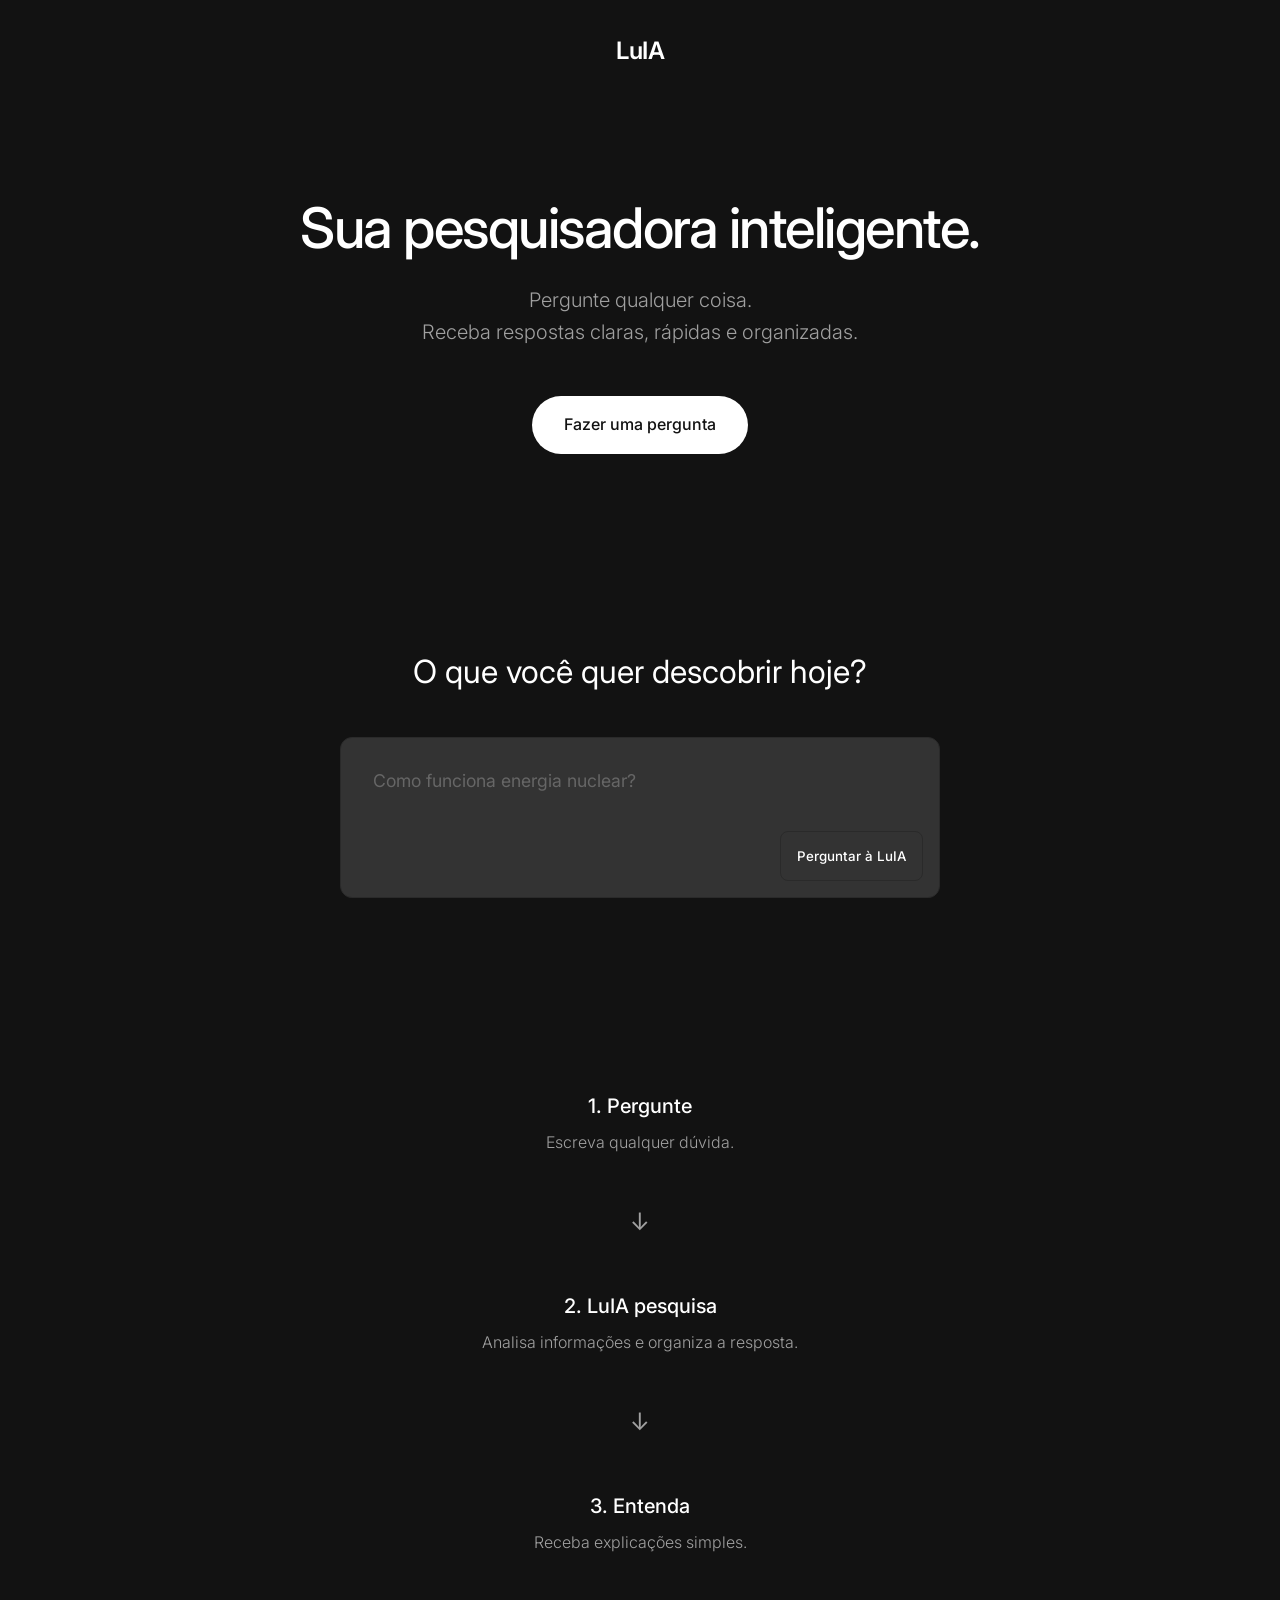
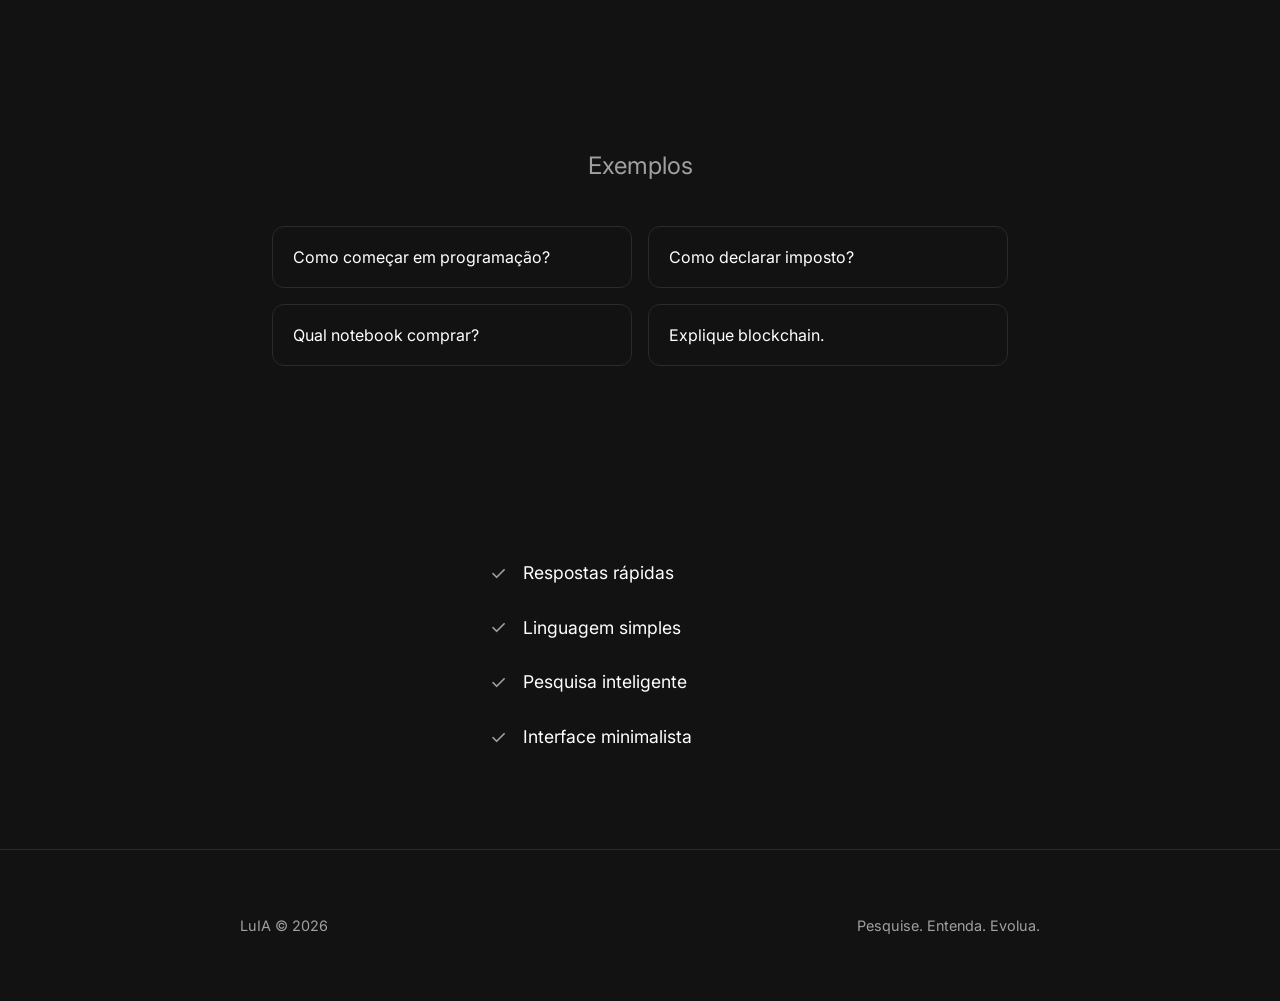
==== index.html @ f752a8a3 "Primeira versão: Projeto LuIA para minha namorada" ====
<!DOCTYPE html>
<html lang="pt-BR">
<head>
    <meta charset="UTF-8">
    <meta name="viewport" content="width=device-width, initial-scale=1.0">
    <meta name="description" content="LuIA - Sua pesquisadora virtual minimalista. Pergunte qualquer coisa. LuIA pesquisa, organiza e explica.">
    <title>LuIA | Sua pesquisadora inteligente</title>
    <link rel="preconnect" href="https://fonts.googleapis.com">
    <link rel="preconnect" href="https://fonts.gstatic.com" crossorigin>
    <link href="https://fonts.googleapis.com/css2?family=Inter:wght@300;400;500;600&display=swap" rel="stylesheet">
    <link rel="stylesheet" href="style.css">
</head>
<body>
    <nav class="navbar">
        <div class="logo">LuIA</div>
    </nav>

    <main>
        <!-- Hero Section -->
        <section class="hero" id="hero">
            <h1>Sua pesquisadora inteligente.</h1>
            <p>Pergunte qualquer coisa.<br>Receba respostas claras, rápidas e organizadas.</p>
            <a href="#ask" class="btn-primary">Fazer uma pergunta</a>
        </section>

        <!-- Ask Section (Central Box) -->
        <section class="ask-section" id="ask">
            <h2>O que você quer descobrir hoje?</h2>
            <div class="search-container">
                <div class="search-box">
                    <input type="text" id="question-input" placeholder="Como funciona energia nuclear?" autocomplete="off">
                    <button class="btn-ask" id="btn-ask">Perguntar à LuIA</button>
                </div>
            </div>
        </section>

        <!-- How it works -->
        <section class="how-it-works" id="how-it-works">
            <div class="step">
                <div class="step-number">1. Pergunte</div>
                <p>Escreva qualquer dúvida.</p>
                <div class="arrow">↓</div>
            </div>
            <div class="step">
                <div class="step-number">2. LuIA pesquisa</div>
                <p>Analisa informações e organiza a resposta.</p>
                <div class="arrow">↓</div>
            </div>
            <div class="step">
                <div class="step-number">3. Entenda</div>
                <p>Receba explicações simples.</p>
            </div>
        </section>

        <!-- Examples Section -->
        <section class="examples" id="examples">
            <h3>Exemplos</h3>
            <div class="examples-grid">
                <button class="example-btn">Como começar em programação?</button>
                <button class="example-btn">Como declarar imposto?</button>
                <button class="example-btn">Qual notebook comprar?</button>
                <button class="example-btn">Explique blockchain.</button>
            </div>
        </section>

        <!-- Benefits Section -->
        <section class="benefits" id="benefits">
            <ul class="benefits-list">
                <li><span class="check">✓</span> Respostas rápidas</li>
                <li><span class="check">✓</span> Linguagem simples</li>
                <li><span class="check">✓</span> Pesquisa inteligente</li>
                <li><span class="check">✓</span> Interface minimalista</li>
            </ul>
        </section>
    </main>

    <!-- Footer -->
    <footer>
        <div class="footer-content">
            <div class="footer-logo">LuIA © 2026</div>
            <div class="footer-tagline">Pesquise. Entenda. Evolua.</div>
        </div>
    </footer>

    <script src="script.js"></script>
</body>
</html>
---- style.css ----
:root {
    --bg-color: #121212;
    --text-primary: #ffffff;
    --text-secondary: #a0a0a0;
    --accent: #333333;
    --accent-hover: #444444;
    --border-color: #2a2a2a;
    --font-family: 'Inter', sans-serif;
}

* {
    margin: 0;
    padding: 0;
    box-sizing: border-box;
}

html {
    scroll-behavior: smooth;
}

body {
    background-color: var(--bg-color);
    color: var(--text-primary);
    font-family: var(--font-family);
    line-height: 1.6;
    -webkit-font-smoothing: antialiased;
    display: flex;
    flex-direction: column;
    min-height: 100vh;
}

.navbar {
    padding: 2rem 5%;
    display: flex;
    justify-content: center;
}

.logo {
    font-size: 1.5rem;
    font-weight: 600;
    letter-spacing: -0.5px;
}

main {
    flex: 1;
    display: flex;
    flex-direction: column;
    align-items: center;
    width: 100%;
    max-width: 800px;
    margin: 0 auto;
    padding: 0 2rem;
}

section {
    width: 100%;
    padding: 6rem 0;
    display: flex;
    flex-direction: column;
    align-items: center;
    text-align: center;
    opacity: 0;
    transform: translateY(20px);
    animation: fadeIn 0.8s ease forwards;
}

@keyframes fadeIn {
    to {
        opacity: 1;
        transform: translateY(0);
    }
}

/* Delay animations for each section smoothly */
#ask { animation-delay: 0.2s; }
#how-it-works { animation-delay: 0.4s; }
#examples { animation-delay: 0.6s; }
#benefits { animation-delay: 0.8s; }

/* Hero */
.hero h1 {
    font-size: 3.5rem;
    font-weight: 500;
    letter-spacing: -1.5px;
    margin-bottom: 1.5rem;
    line-height: 1.1;
}

.hero p {
    font-size: 1.25rem;
    color: var(--text-secondary);
    margin-bottom: 3rem;
    font-weight: 300;
}

.btn-primary {
    display: inline-block;
    background-color: var(--text-primary);
    color: var(--bg-color);
    padding: 1rem 2rem;
    border-radius: 30px;
    text-decoration: none;
    font-weight: 500;
    transition: transform 0.3s ease, background-color 0.3s ease;
}

.btn-primary:hover {
    transform: translateY(-2px);
    background-color: #e0e0e0;
}

/* Ask Section */
.ask-section h2 {
    font-size: 2rem;
    font-weight: 400;
    margin-bottom: 2.5rem;
}

.search-container {
    width: 100%;
    max-width: 600px;
}

.search-box {
    background-color: var(--accent);
    border: 1px solid var(--border-color);
    border-radius: 12px;
    padding: 0.5rem;
    display: flex;
    flex-direction: column;
    gap: 1rem;
    transition: border-color 0.3s ease, box-shadow 0.3s ease;
}

.search-box:focus-within {
    border-color: #555;
    box-shadow: 0 0 0 2px rgba(255,255,255,0.1);
}

#question-input {
    width: 100%;
    background: transparent;
    border: none;
    color: var(--text-primary);
    font-size: 1.1rem;
    padding: 1.5rem;
    font-family: var(--font-family);
    outline: none;
}

#question-input::placeholder {
    color: #666;
}

.btn-ask {
    background-color: transparent;
    border: 1px solid var(--border-color);
    color: var(--text-primary);
    padding: 1rem;
    border-radius: 8px;
    cursor: pointer;
    font-family: var(--font-family);
    font-weight: 500;
    transition: background-color 0.3s ease;
    align-self: flex-end;
    margin: 0 0.5rem 0.5rem 0;
}

.btn-ask:hover {
    background-color: var(--accent-hover);
}

/* How it works */
.how-it-works {
    gap: 3rem;
}

.step {
    display: flex;
    flex-direction: column;
    align-items: center;
}

.step-number {
    font-size: 1.25rem;
    font-weight: 500;
    margin-bottom: 0.5rem;
}

.step p {
    color: var(--text-secondary);
    font-weight: 300;
}

.arrow {
    margin-top: 3rem;
    color: var(--text-secondary);
    font-size: 1.5rem;
}

/* Examples */
.examples h3 {
    font-size: 1.5rem;
    font-weight: 400;
    margin-bottom: 2.5rem;
    color: var(--text-secondary);
}

.examples-grid {
    display: grid;
    grid-template-columns: repeat(auto-fit, minmax(250px, 1fr));
    gap: 1rem;
    width: 100%;
}

.example-btn {
    background-color: transparent;
    border: 1px solid var(--border-color);
    color: var(--text-primary);
    padding: 1.25rem;
    border-radius: 12px;
    cursor: pointer;
    font-family: var(--font-family);
    font-size: 1rem;
    text-align: left;
    transition: all 0.3s ease;
}

.example-btn:hover {
    background-color: var(--accent);
    border-color: #555;
    transform: translateY(-2px);
}

/* Benefits */
.benefits-list {
    list-style: none;
    display: flex;
    flex-direction: column;
    gap: 1.5rem;
    text-align: left;
    width: 100%;
    max-width: 300px;
}

.benefits-list li {
    font-size: 1.1rem;
    display: flex;
    align-items: center;
    gap: 1rem;
}

.check {
    color: var(--text-secondary);
    font-size: 1.2rem;
}

/* Footer */
footer {
    padding: 4rem 2rem;
    border-top: 1px solid var(--border-color);
    margin-top: auto;
}

.footer-content {
    max-width: 800px;
    margin: 0 auto;
    display: flex;
    justify-content: space-between;
    align-items: center;
    color: var(--text-secondary);
    font-size: 0.9rem;
}

/* Responsive */
@media (max-width: 600px) {
    .hero h1 {
        font-size: 2.5rem;
    }
    
    .footer-content {
        flex-direction: column;
        gap: 1rem;
    }
}
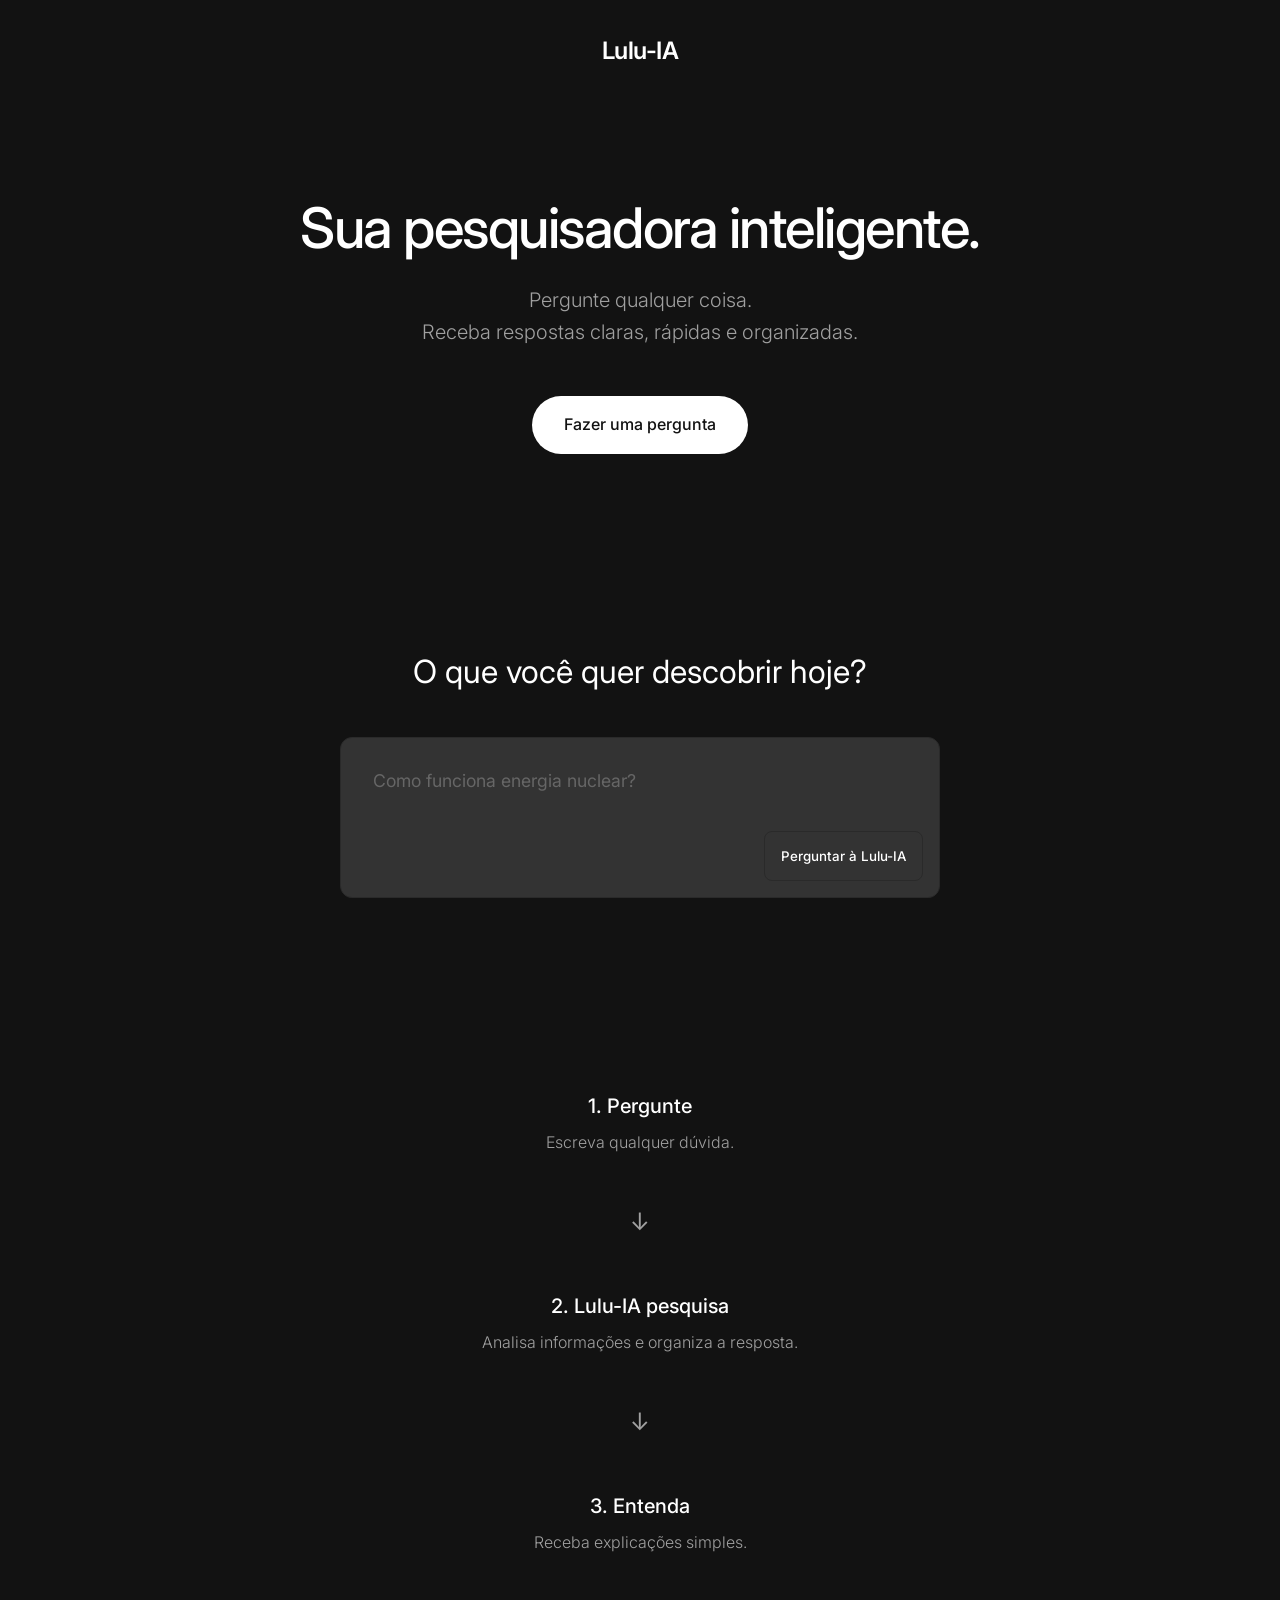
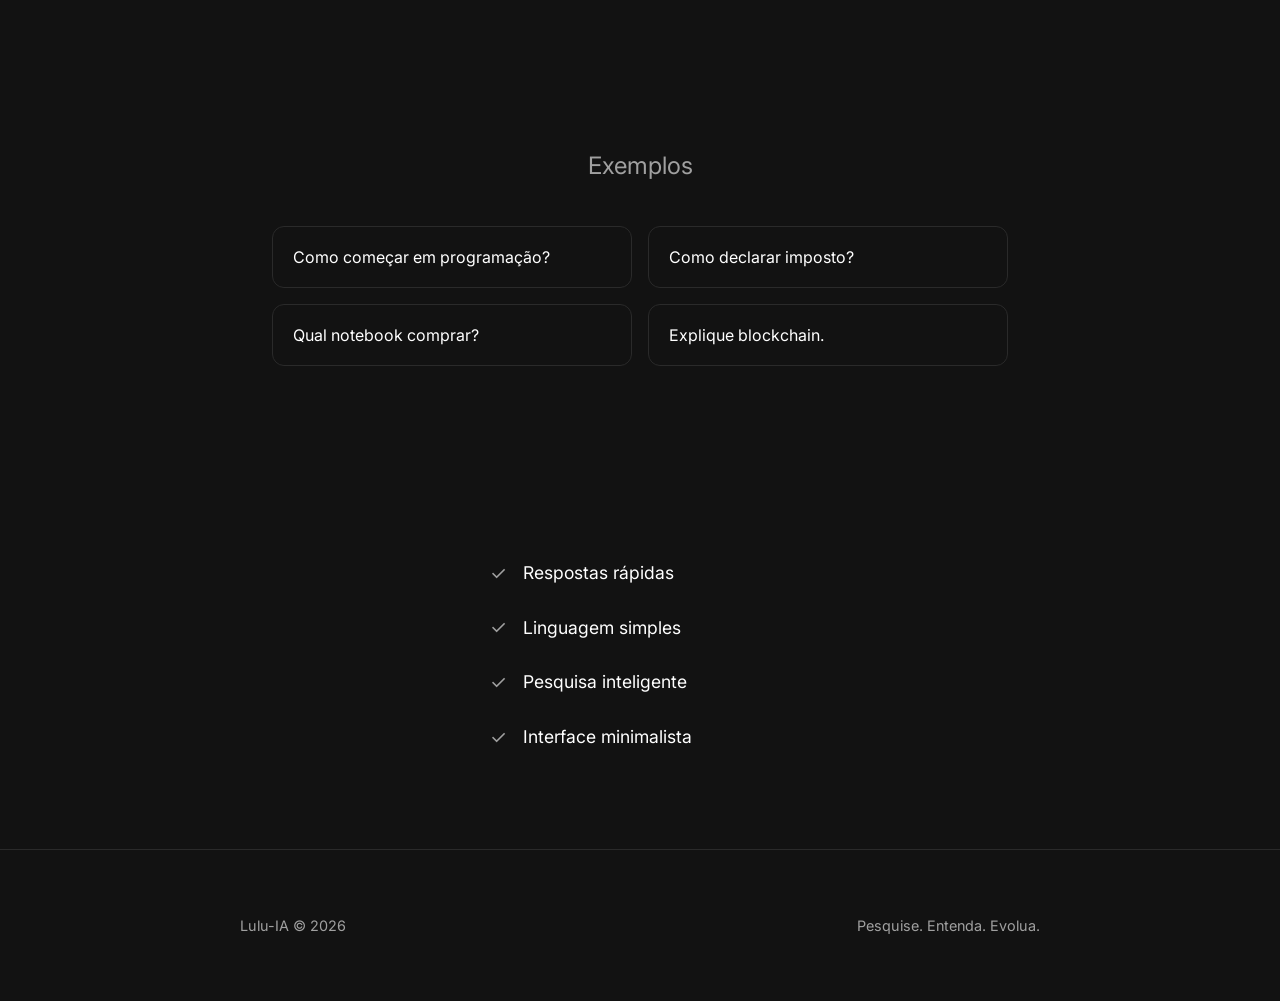
==== commit 98b3c1b4: "Evolução para Lulu-IA com chat multimodais e histórico" ====
--- a/index.html
+++ b/index.html
@@ -1,10 +1,10 @@
-<!DOCTYPE html>
+﻿<!DOCTYPE html>
 <html lang="pt-BR">
 <head>
     <meta charset="UTF-8">
     <meta name="viewport" content="width=device-width, initial-scale=1.0">
-    <meta name="description" content="LuIA - Sua pesquisadora virtual minimalista. Pergunte qualquer coisa. LuIA pesquisa, organiza e explica.">
-    <title>LuIA | Sua pesquisadora inteligente</title>
+    <meta name="description" content="Lulu-IA - Sua pesquisadora virtual minimalista. Pergunte qualquer coisa. Lulu-IA pesquisa, organiza e explica.">
+    <title>Lulu-IA | Sua pesquisadora inteligente</title>
     <link rel="preconnect" href="https://fonts.googleapis.com">
     <link rel="preconnect" href="https://fonts.gstatic.com" crossorigin>
     <link href="https://fonts.googleapis.com/css2?family=Inter:wght@300;400;500;600&display=swap" rel="stylesheet">
@@ -12,7 +12,7 @@
 </head>
 <body>
     <nav class="navbar">
-        <div class="logo">LuIA</div>
+        <div class="logo">Lulu-IA</div>
     </nav>
 
     <main>
@@ -29,7 +29,7 @@
             <div class="search-container">
                 <div class="search-box">
                     <input type="text" id="question-input" placeholder="Como funciona energia nuclear?" autocomplete="off">
-                    <button class="btn-ask" id="btn-ask">Perguntar à LuIA</button>
+                    <button class="btn-ask" id="btn-ask">Perguntar à Lulu-IA</button>
                 </div>
             </div>
         </section>
@@ -42,7 +42,7 @@
                 <div class="arrow">↓</div>
             </div>
             <div class="step">
-                <div class="step-number">2. LuIA pesquisa</div>
+                <div class="step-number">2. Lulu-IA pesquisa</div>
                 <p>Analisa informações e organiza a resposta.</p>
                 <div class="arrow">↓</div>
             </div>
@@ -77,7 +77,7 @@
     <!-- Footer -->
     <footer>
         <div class="footer-content">
-            <div class="footer-logo">LuIA © 2026</div>
+            <div class="footer-logo">Lulu-IA © 2026</div>
             <div class="footer-tagline">Pesquise. Entenda. Evolua.</div>
         </div>
     </footer>
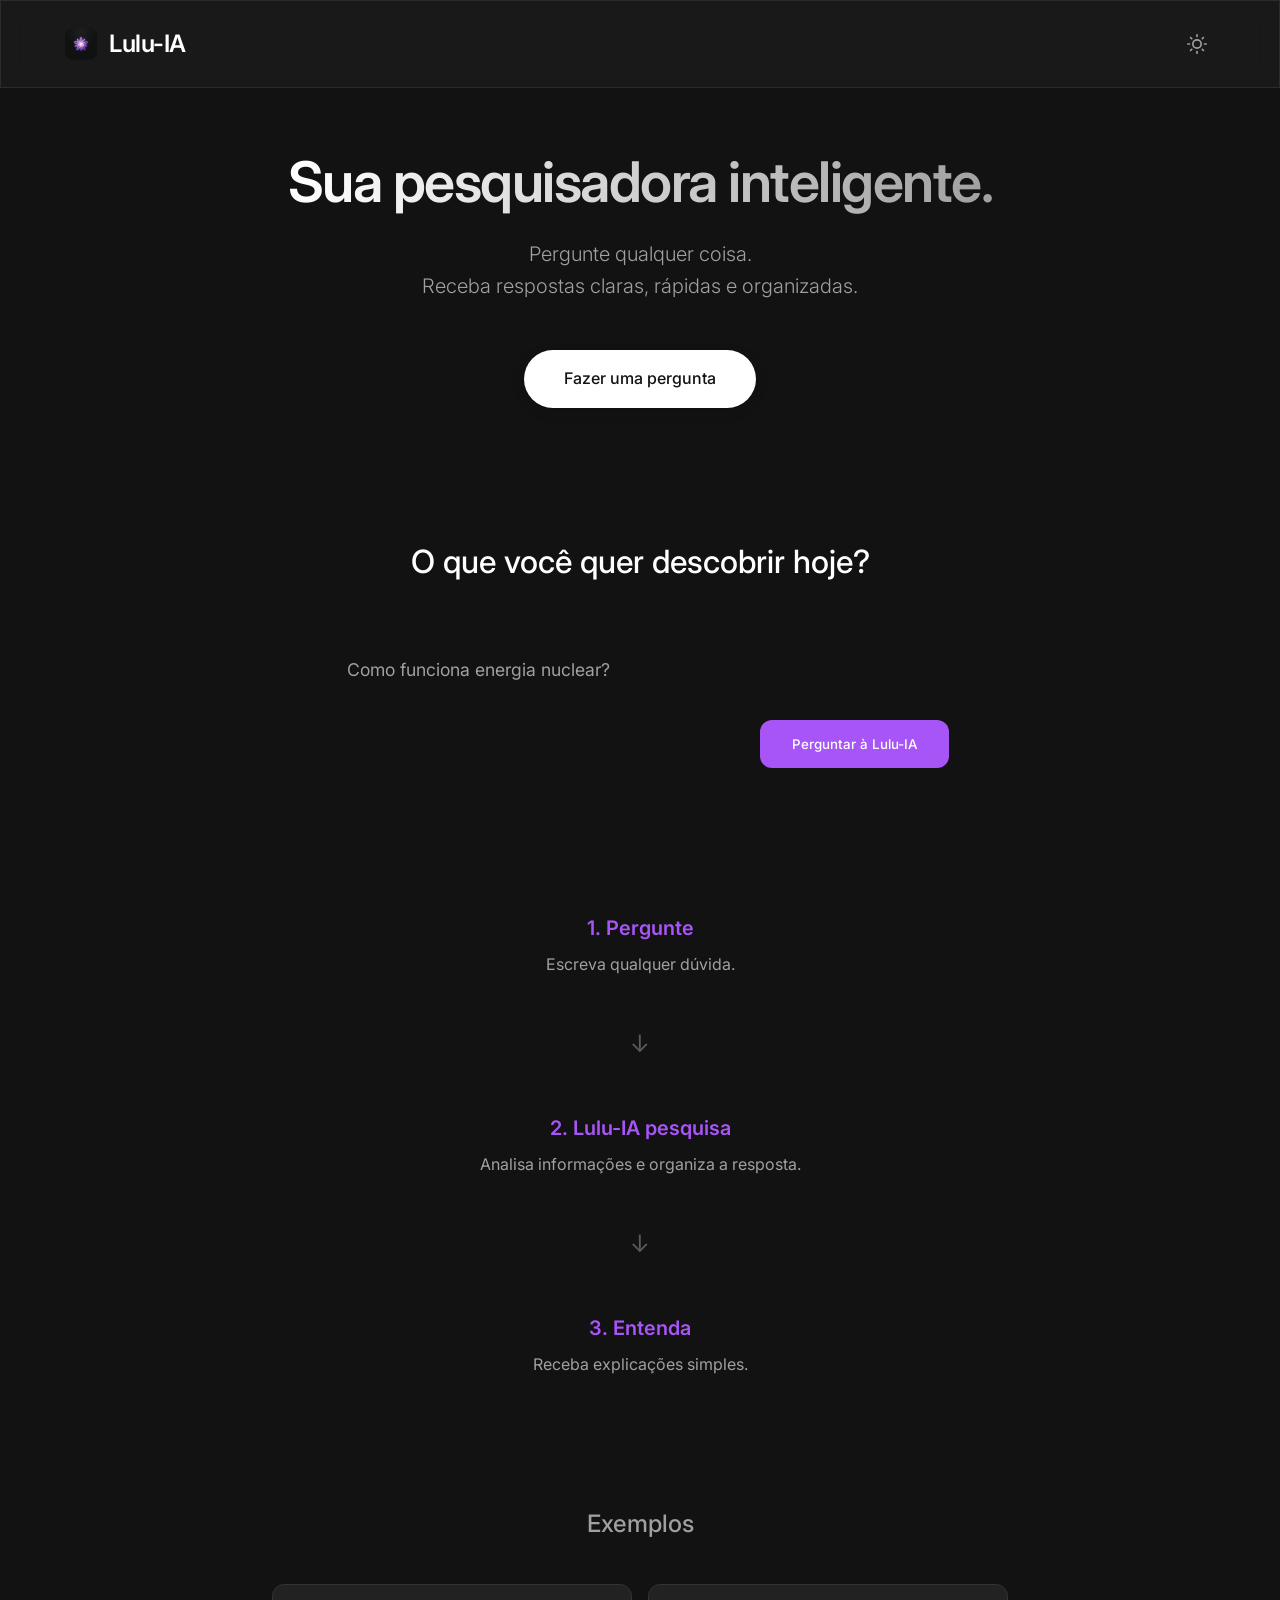
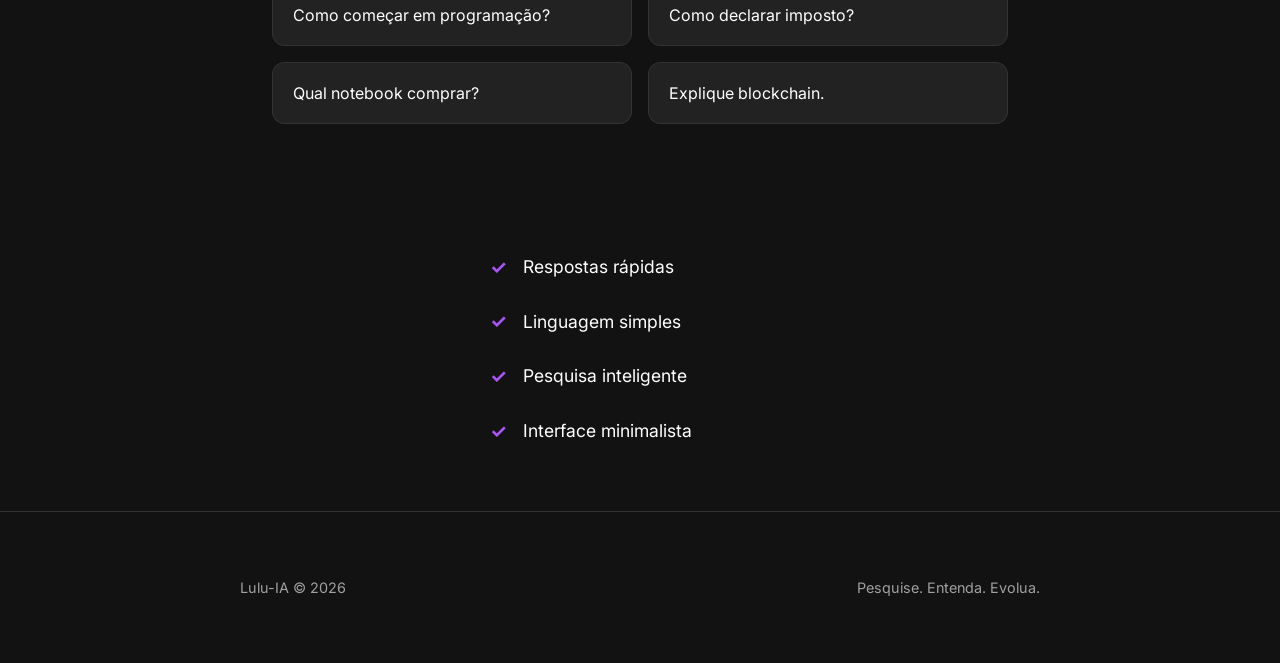
==== commit d810455f: "Novo visual premium, Logo e Temas claro/escuro" ====
--- a/index.html
+++ b/index.html
@@ -1,4 +1,4 @@
-﻿<!DOCTYPE html>
+<!DOCTYPE html>
 <html lang="pt-BR">
 <head>
     <meta charset="UTF-8">
@@ -11,8 +11,24 @@
     <link rel="stylesheet" href="style.css">
 </head>
 <body>
-    <nav class="navbar">
-        <div class="logo">Lulu-IA</div>
+    <nav class="navbar glass">
+        <div class="logo-container">
+            <img src="logo.png" alt="Lulu-IA Logo" class="logo-img">
+            <span>Lulu-IA</span>
+        </div>
+        <button class="btn-theme" id="theme-toggle" title="Mudar Tema">
+            <svg id="theme-icon" width="20" height="20" viewBox="0 0 24 24" fill="none" stroke="currentColor" stroke-width="2" stroke-linecap="round" stroke-linejoin="round">
+                <circle cx="12" cy="12" r="5"></circle>
+                <line x1="12" y1="1" x2="12" y2="3"></line>
+                <line x1="12" y1="21" x2="12" y2="23"></line>
+                <line x1="4.22" y1="4.22" x2="5.64" y2="5.64"></line>
+                <line x1="18.36" y1="18.36" x2="19.78" y2="19.78"></line>
+                <line x1="1" y1="12" x2="3" y2="12"></line>
+                <line x1="21" y1="12" x2="23" y2="12"></line>
+                <line x1="4.22" y1="19.78" x2="5.64" y2="18.36"></line>
+                <line x1="18.36" y1="5.64" x2="19.78" y2="4.22"></line>
+            </svg>
+        </button>
     </nav>
 
     <main>
--- a/style.css
+++ b/style.css
@@ -2,10 +2,27 @@
     --bg-color: #121212;
     --text-primary: #ffffff;
     --text-secondary: #a0a0a0;
-    --accent: #333333;
-    --accent-hover: #444444;
-    --border-color: #2a2a2a;
+    --accent: #222222;
+    --accent-hover: #333333;
+    --border-color: #333333;
     --font-family: 'Inter', sans-serif;
+    --glass-bg: rgba(30, 30, 30, 0.6);
+    --glass-border: rgba(255, 255, 255, 0.08);
+    --primary-color: #a855f7; /* Soft purple */
+    --primary-hover: #9333ea;
+}
+
+body.light-mode {
+    --bg-color: #f9fafb;
+    --text-primary: #111827;
+    --text-secondary: #6b7280;
+    --accent: #ffffff;
+    --accent-hover: #f3f4f6;
+    --border-color: #e5e7eb;
+    --glass-bg: rgba(255, 255, 255, 0.7);
+    --glass-border: rgba(0, 0, 0, 0.05);
+    --primary-color: #8b5cf6;
+    --primary-hover: #7c3aed;
 }
 
 * {
@@ -27,20 +44,62 @@
     display: flex;
     flex-direction: column;
     min-height: 100vh;
+    transition: background-color 0.4s ease, color 0.4s ease;
+}
+
+/* Glassmorphism utilities */
+.glass {
+    background: var(--glass-bg);
+    backdrop-filter: blur(12px);
+    -webkit-backdrop-filter: blur(12px);
+    border: 1px solid var(--glass-border);
 }
 
 .navbar {
-    padding: 2rem 5%;
-    display: flex;
-    justify-content: center;
-}
-
-.logo {
+    padding: 1.5rem 5%;
+    display: flex;
+    justify-content: space-between;
+    align-items: center;
+    position: sticky;
+    top: 0;
+    z-index: 50;
+}
+
+.logo-container {
+    display: flex;
+    align-items: center;
+    gap: 0.75rem;
     font-size: 1.5rem;
     font-weight: 600;
     letter-spacing: -0.5px;
 }
 
+.logo-img {
+    width: 32px;
+    height: 32px;
+    border-radius: 8px;
+    object-fit: cover;
+}
+
+.btn-theme {
+    background: transparent;
+    border: none;
+    color: var(--text-secondary);
+    cursor: pointer;
+    padding: 0.5rem;
+    border-radius: 50%;
+    transition: all 0.3s ease;
+    display: flex;
+    align-items: center;
+    justify-content: center;
+}
+
+.btn-theme:hover {
+    color: var(--text-primary);
+    background-color: var(--accent);
+    transform: scale(1.1);
+}
+
 main {
     flex: 1;
     display: flex;
@@ -54,14 +113,14 @@
 
 section {
     width: 100%;
-    padding: 6rem 0;
+    padding: 4rem 0;
     display: flex;
     flex-direction: column;
     align-items: center;
     text-align: center;
     opacity: 0;
     transform: translateY(20px);
-    animation: fadeIn 0.8s ease forwards;
+    animation: fadeIn 0.8s cubic-bezier(0.16, 1, 0.3, 1) forwards;
 }
 
 @keyframes fadeIn {
@@ -71,7 +130,6 @@
     }
 }
 
-/* Delay animations for each section smoothly */
 #ask { animation-delay: 0.2s; }
 #how-it-works { animation-delay: 0.4s; }
 #examples { animation-delay: 0.6s; }
@@ -80,10 +138,13 @@
 /* Hero */
 .hero h1 {
     font-size: 3.5rem;
-    font-weight: 500;
+    font-weight: 600;
     letter-spacing: -1.5px;
     margin-bottom: 1.5rem;
     line-height: 1.1;
+    background: linear-gradient(to right, var(--text-primary), var(--text-secondary));
+    -webkit-background-clip: text;
+    -webkit-text-fill-color: transparent;
 }
 
 .hero p {
@@ -97,44 +158,49 @@
     display: inline-block;
     background-color: var(--text-primary);
     color: var(--bg-color);
-    padding: 1rem 2rem;
+    padding: 1rem 2.5rem;
     border-radius: 30px;
     text-decoration: none;
     font-weight: 500;
-    transition: transform 0.3s ease, background-color 0.3s ease;
+    transition: transform 0.3s cubic-bezier(0.16, 1, 0.3, 1), background-color 0.3s ease, box-shadow 0.3s ease;
+    box-shadow: 0 4px 14px rgba(0,0,0,0.1);
 }
 
 .btn-primary:hover {
-    transform: translateY(-2px);
-    background-color: #e0e0e0;
+    transform: translateY(-3px);
+    box-shadow: 0 6px 20px rgba(0,0,0,0.15);
+    background-color: var(--text-secondary);
+}
+
+body.light-mode .btn-primary:hover {
+    background-color: #374151;
 }
 
 /* Ask Section */
 .ask-section h2 {
     font-size: 2rem;
-    font-weight: 400;
+    font-weight: 500;
     margin-bottom: 2.5rem;
 }
 
 .search-container {
     width: 100%;
-    max-width: 600px;
+    max-width: 650px;
 }
 
 .search-box {
-    background-color: var(--accent);
-    border: 1px solid var(--border-color);
-    border-radius: 12px;
+    border-radius: 16px;
     padding: 0.5rem;
     display: flex;
     flex-direction: column;
     gap: 1rem;
-    transition: border-color 0.3s ease, box-shadow 0.3s ease;
+    transition: border-color 0.3s ease, box-shadow 0.3s ease, transform 0.3s ease;
 }
 
 .search-box:focus-within {
-    border-color: #555;
-    box-shadow: 0 0 0 2px rgba(255,255,255,0.1);
+    border-color: var(--primary-color);
+    box-shadow: 0 0 0 4px rgba(168, 85, 247, 0.1);
+    transform: translateY(-2px);
 }
 
 #question-input {
@@ -149,72 +215,39 @@
 }
 
 #question-input::placeholder {
-    color: #666;
+    color: var(--text-secondary);
 }
 
 .btn-ask {
-    background-color: transparent;
-    border: 1px solid var(--border-color);
-    color: var(--text-primary);
-    padding: 1rem;
-    border-radius: 8px;
+    background-color: var(--primary-color);
+    border: none;
+    color: #ffffff;
+    padding: 1rem 2rem;
+    border-radius: 12px;
     cursor: pointer;
     font-family: var(--font-family);
     font-weight: 500;
-    transition: background-color 0.3s ease;
+    transition: background-color 0.3s ease, transform 0.2s ease;
     align-self: flex-end;
     margin: 0 0.5rem 0.5rem 0;
 }
 
 .btn-ask:hover {
-    background-color: var(--accent-hover);
-}
-
-/* How it works */
-.how-it-works {
-    gap: 3rem;
-}
-
-.step {
-    display: flex;
-    flex-direction: column;
-    align-items: center;
-}
-
-.step-number {
-    font-size: 1.25rem;
-    font-weight: 500;
-    margin-bottom: 0.5rem;
-}
-
-.step p {
-    color: var(--text-secondary);
-    font-weight: 300;
-}
-
-.arrow {
-    margin-top: 3rem;
-    color: var(--text-secondary);
-    font-size: 1.5rem;
-}
-
-/* Examples */
-.examples h3 {
-    font-size: 1.5rem;
-    font-weight: 400;
-    margin-bottom: 2.5rem;
-    color: var(--text-secondary);
-}
-
-.examples-grid {
-    display: grid;
-    grid-template-columns: repeat(auto-fit, minmax(250px, 1fr));
-    gap: 1rem;
-    width: 100%;
-}
-
+    background-color: var(--primary-hover);
+    transform: scale(1.02);
+}
+
+/* Steps, Examples, Benefits */
+.how-it-works { gap: 3rem; }
+.step { display: flex; flex-direction: column; align-items: center; }
+.step-number { font-size: 1.25rem; font-weight: 600; margin-bottom: 0.5rem; color: var(--primary-color); }
+.step p { color: var(--text-secondary); font-weight: 400; }
+.arrow { margin-top: 3rem; color: var(--text-secondary); font-size: 1.5rem; opacity: 0.5; }
+
+.examples h3 { font-size: 1.5rem; font-weight: 500; margin-bottom: 2.5rem; color: var(--text-secondary); }
+.examples-grid { display: grid; grid-template-columns: repeat(auto-fit, minmax(250px, 1fr)); gap: 1rem; width: 100%; }
 .example-btn {
-    background-color: transparent;
+    background-color: var(--accent);
     border: 1px solid var(--border-color);
     color: var(--text-primary);
     padding: 1.25rem;
@@ -223,63 +256,22 @@
     font-family: var(--font-family);
     font-size: 1rem;
     text-align: left;
-    transition: all 0.3s ease;
-}
-
+    transition: all 0.3s cubic-bezier(0.16, 1, 0.3, 1);
+}
 .example-btn:hover {
-    background-color: var(--accent);
-    border-color: #555;
-    transform: translateY(-2px);
-}
-
-/* Benefits */
-.benefits-list {
-    list-style: none;
-    display: flex;
-    flex-direction: column;
-    gap: 1.5rem;
-    text-align: left;
-    width: 100%;
-    max-width: 300px;
-}
-
-.benefits-list li {
-    font-size: 1.1rem;
-    display: flex;
-    align-items: center;
-    gap: 1rem;
-}
-
-.check {
-    color: var(--text-secondary);
-    font-size: 1.2rem;
-}
-
-/* Footer */
-footer {
-    padding: 4rem 2rem;
-    border-top: 1px solid var(--border-color);
-    margin-top: auto;
-}
-
-.footer-content {
-    max-width: 800px;
-    margin: 0 auto;
-    display: flex;
-    justify-content: space-between;
-    align-items: center;
-    color: var(--text-secondary);
-    font-size: 0.9rem;
-}
-
-/* Responsive */
+    border-color: var(--primary-color);
+    transform: translateY(-3px);
+    box-shadow: 0 4px 12px rgba(0,0,0,0.05);
+}
+
+.benefits-list { list-style: none; display: flex; flex-direction: column; gap: 1.5rem; text-align: left; width: 100%; max-width: 300px; }
+.benefits-list li { font-size: 1.1rem; display: flex; align-items: center; gap: 1rem; font-weight: 400;}
+.check { color: var(--primary-color); font-size: 1.2rem; font-weight: bold;}
+
+footer { padding: 4rem 2rem; border-top: 1px solid var(--border-color); margin-top: auto; }
+.footer-content { max-width: 800px; margin: 0 auto; display: flex; justify-content: space-between; align-items: center; color: var(--text-secondary); font-size: 0.9rem; }
+
 @media (max-width: 600px) {
-    .hero h1 {
-        font-size: 2.5rem;
-    }
-    
-    .footer-content {
-        flex-direction: column;
-        gap: 1rem;
-    }
-}
+    .hero h1 { font-size: 2.5rem; }
+    .footer-content { flex-direction: column; gap: 1rem; }
+}
